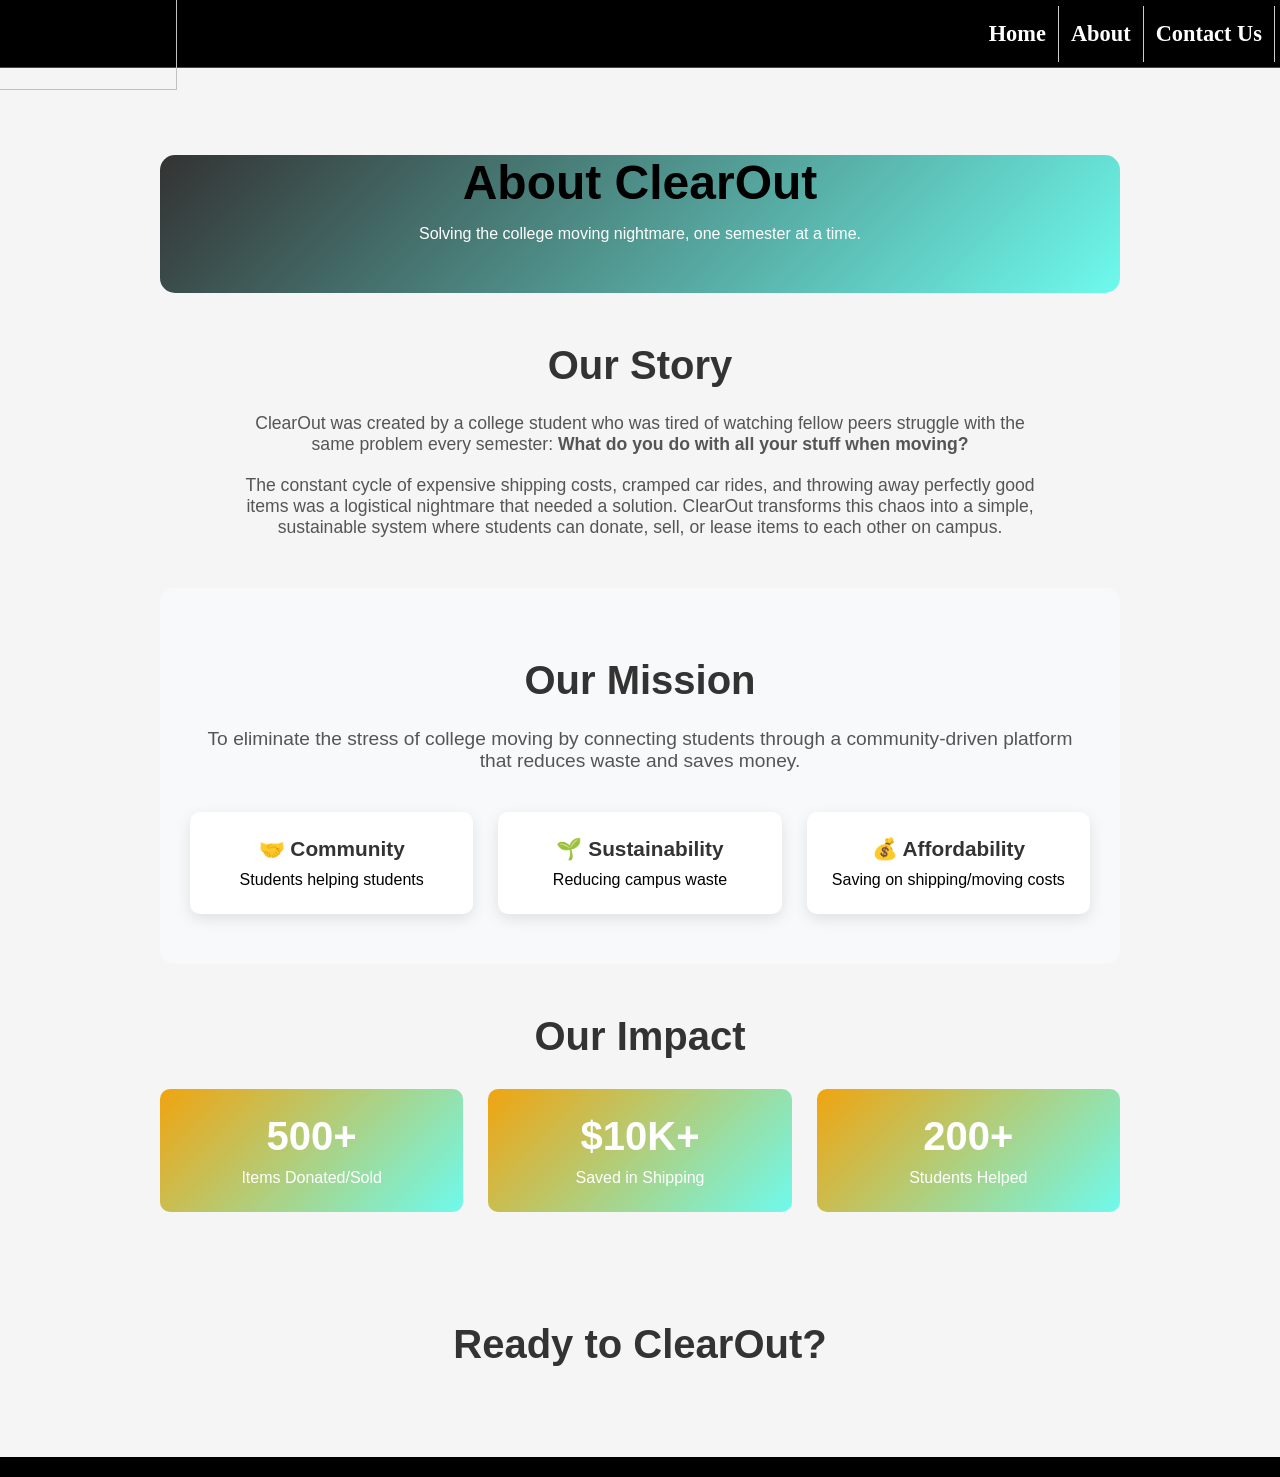
==== about.html @ 542eacf5 "Add files via upload" ====
<!DOCTYPE html>
<html lang="en">
        <link rel="stylesheet" type="text/css" href="clearout.css">
        <meta charset="UTF-8">
        <meta name="viewport" content="width=device-width, initial-scale=1">
        <ul id="nav">
               <li><img src="assets/ClearOut Logo.png" width="20%"></li>
                <li><a href="mainclear.html">Home</a></li>
                <li><a href="about.html">About</a></li>
                <li><a href="contact.html">Contact Us</a></li>
             </ul>
        
             <div class="about-container">
               <div class="hero-section">
                   <h1>About ClearOut</h1>
                   <p class="hero-subtitle">Solving the college moving nightmare, one semester at a time.</p>
               </div>
       
               <div class="story-section">
                   <h2>Our Story</h2>
                   <p>ClearOut was created by a college student who was tired of watching fellow peers struggle with the same problem every semester: <strong>What do you do with all your stuff when moving?</strong></p>
                   
                   <p>The constant cycle of expensive shipping costs, cramped car rides, and throwing away perfectly good items was a logistical nightmare that needed a solution. ClearOut transforms this chaos into a simple, sustainable system where students can donate, sell, or lease items to each other on campus.</p>
               </div>
       
               <div class="mission-section">
                   <h2>Our Mission</h2>
                   <p>To eliminate the stress of college moving by connecting students through a community-driven platform that reduces waste and saves money.</p>
                   
                   <div class="values-grid">
                       <div class="value-card">
                           <h3>🤝 Community</h3>
                           <p>Students helping students</p>
                       </div>
                       <div class="value-card">
                           <h3>🌱 Sustainability</h3>
                           <p>Reducing campus waste</p>
                       </div>
                       <div class="value-card">
                           <h3>💰 Affordability</h3>
                           <p>Saving on shipping/moving costs</p>
                       </div>
                   </div>
               </div>
       
               <div class="impact-section">
                   <h2>Our Impact</h2>
                   <div class="stats-grid">
                       <div class="stat-card">
                           <div class="stat-number">500+</div>
                           <div class="stat-label">Items Donated/Sold</div>
                       </div>
                       <div class="stat-card">
                           <div class="stat-number">$10K+</div>
                           <div class="stat-label">Saved in Shipping</div>
                       </div>
                       <div class="stat-card">
                           <div class="stat-number">200+</div>
                           <div class="stat-label">Students Helped</div>
                       </div>
                   </div>
               </div>
       
               <div class="cta-section">
                   <h2>Ready to ClearOut?</h2>
               </div>
           </div>
       </body>
       </html>
---- clearout.css ----
/* Main Section Css */
html, body{
    font-family:'Franklin Gothic Medium', 'Arial Narrow', Arial, sans-serif;
    background-color: whitesmoke;

}
body::after {
    content: "";
    display: block;
    height: 20px;
    background-color: black;
    width: 100%;
}

* {
    padding: 0;
    margin: 0;
    box-sizing: border-box;
}



#nav {
    width: 100%;
    display: flex;
    text-align: center;
    margin: 0 0 3em 0;
    padding: 5px;
    padding-top: 5px;
    font-size:1.4em;
    list-style: none;
  background-color: black;
  border-bottom: 1px solid #544830;
 border-top: 1px solid black;
 justify-content: right;

 
}

#nav li {
   float:right;
    }
 #nav li a {
    display: block;
    padding: 15px 12px;
    text-decoration: none;
    font-weight: bold;
    font-family:Garamond;
    color: #fff;
    border-right: 1px solid #ccc;
     }
 #nav li a:hover {
    color: #fff;
    background-color: #6EFAED; 
}


.headerimage {
        background-image: url('assets\ClearOut Header.png');
        width: 100%;
        height: 700px;
        margin-top: -65px;
        margin-bottom: -40px;
        background-size: cover;
        background-repeat: no-repeat;   
    
    }
div.servheader {
    background-image: url('assets/collegestudents.png') !important;
    width: 100%;
    height: 500px;
    margin-top: -65px;
    margin-bottom: -40px;
    background-size: cover;
    background-repeat: no-repeat; 
}
img{
        position: absolute;
        width: 200px;
        height: 120px;
        overflow: hidden;
        margin-top: -36px;
        margin-left: -1000px;
    }
 hr{
        margin: 2em auto; /* centred margin */
        height: 15px; /* thickness of the line */
        background-color: black; /* colour of the line */
        border: none; /* no border */
}
.description {
   text-align: center;
   max-width:  800px;
   margin: 0 auto;
   padding: 20px;

}
.container {
    padding: 0 6px;
    display: flex;
    flex-wrap: wrap;
    gap: 20px;
    justify-content: space-between;
    align-items: flex-start;
}

div.gallery img {
    width: 400px;
    height: 320px;
    margin: 0 auto;
    display: block;
    float: left;
    
  }

div.gallery1 {
    display: grid;
    justify-content: center;
    gap: 30px;
    padding: 20px;
    flex-wrap: nowrap;
}

h2{
    justify-content: center;
    font-family: 'Franklin Gothic Medium', 'Arial Narrow', Arial, sans-serif;
    font-size: 2em;
    color: black;
    margin-top: 20px;
    margin-bottom: 20px;
}
h1{
    text-align: left;
    font-family: 'Franklin Gothic Medium', 'Arial Narrow', Arial, sans-serif;
    font-size: 3em;
    color: black;
    margin-top: -50px;

}

.service-box {
    min-width: 250px;
    width: 300px;
    height: 300px; /* Makes it square */
    background-color: #f4f4f4;
    border: 2px solid #ddd;
    border-radius: 8px;
    padding: 20px;
    box-sizing: border-box;
    text-align: center;
    display: flex;
    flex: 1;
    flex-direction: column;
    justify-content: center;
    flex-shrink: 0;
    transition: all 0.3s ease;
}
.service-box:hover {
    transform: translateY(-3px);
    box-shadow: 0 4px 12px rgba(0,0,0,0.15);
}

.service-box h3 {
    margin-top: 0;
    color: black;
    font-size: 1.5em;
    text-align: center;
    margin-bottom: 10px;
}

.service-box p {
    color: #666;
    line-height: 1.5;
}

.app-showcase {
    background: linear-gradient(135deg, white 0%,#6EFAED 100%);
    color: black;
    padding: 60px 20px;
    margin: 40px 0;
    border-radius: 15px; 
    text-align: center;
    
}

.app-content {
    display: flex;
    flex-direction: column;
   align-items: center;
    max-width: 1200px;
    margin: 0 auto;
    gap: 40px;
    text-align: center;
}
.app-mockup img {
    max-width: 300px;
    height: auto;
}

.app-info {
    flex: 1;
    text-align: center;
    max-width: 800px;
}

.app-info h2 {
    font-size: 2.5em;
    margin-bottom: 20px;
    color: black;
    text-align: center;
}

.app-description {
    font-size: 1.2em;
    margin-bottom: 30px;
    line-height: 1.6;
    text-align: center;
}

.app-features ul {
    list-style: none;
    padding: 0;
    margin-bottom: 30px;
    display: inline-block;
   text-align: left
}

.app-features li {
    padding: 10px 0;
    font-size: 1.1em;
}

.download-buttons {
    display: flex;
    gap: 15px;
    margin-bottom: 40px;
    justify-content: center;
}

.download-btn img {
    height: 60px;
    transition: transform 0.3s ease;
}

.download-btn:hover img {
    transform: scale(1.05);
}

.app-mockup {
    flex: 1;
    text-align: center;
}

.app-mockup img {
    max-width: 300px;
    height: auto;
}

.social-cta {
    text-align: center;
    margin-top: 50px;
    padding-top: 40px;
    border-top: 1px solid rgba(255,255,255,0.3);
}

.social-cta h3 {
    font-size: 2em;
    margin-bottom: 15px;
}

.social-buttons {
    display: flex;
    justify-content: center;
    gap: 20px;
    margin: 30px 0;
    flex-wrap: wrap;
}

.social-btn {
    background: rgba(255,255,255,0.2);
    color: white;
    padding: 12px 20px;
    text-decoration: none;
    border-radius: 25px;
    transition: all 0.3s ease;
    backdrop-filter: blur(10px);
}

.social-btn:hover {
    background: rgba(255,255,255,0.3);
    transform: translateY(-2px);
}

.newsletter-signup {
    margin-top: 30px;
}

.newsletter-form {
    display: flex;
    justify-content: center;
    gap: 10px;
    margin-top: 15px;
    flex-wrap: wrap;
}

.newsletter-form input {
    padding: 12px 20px;
    border: none;
    border-radius: 25px;
    min-width: 250px;
    font-size: 1em;
}

.newsletter-form button {
    padding: 12px 30px;
    background: #F0A410;
    color: white;
    border: none;
    border-radius: 25px;
    cursor: pointer;
    font-size: 1em;
    transition: background 0.3s ease;
}

.newsletter-form button:hover {
    background: black;
}

/* Mobile Responsiveness */
@media (max-width: 768px) {
    .app-content {
        flex-direction: column;
        text-align: center;
    }
    
    .app-info h2 {
        font-size: 2em;
    }
    
    .download-buttons {
        justify-content: center;
    }
    
    .social-buttons {
        flex-direction: column;
        align-items: center;
    }
    
    .newsletter-form {
        flex-direction: column;
        align-items: center;
    }
}

/* About Section Css */
.about-container {
    max-width: 1000px;
    margin: 0 auto;
    padding: 20px;
}

.hero-section {
    text-align: center;
    padding: 50px 0;
    background: linear-gradient(135deg, #333 0%, #6EFAED 100%);
    color: white;
    border-radius: 15px;
    margin-bottom: 50px;
}

.hero-section h1 {
    font-size: 3em;
    margin-bottom: 15px;
    text-align: center;
}

.story-section {
    margin-bottom: 50px;
    text-align: center;
}

.story-section h2 {
    font-size: 2.5em;
    margin-bottom: 25px;
    color: #333;
}

.story-section p {
    font-size: 1.1em;
    margin-bottom: 20px;
    color: #555;
    max-width: 800px;
    margin-left: auto;
    margin-right: auto;
}

.mission-section {
    background: #f8f9fa;
    padding: 50px 30px;
    border-radius: 15px;
    margin-bottom: 50px;
    text-align: center;
}

.mission-section h2 {
    font-size: 2.5em;
    margin-bottom: 25px;
    color: #333;
}

.mission-section > p {
    font-size: 1.2em;
    margin-bottom: 40px;
    color: #555;
}

.values-grid {
    display: grid;
    grid-template-columns: repeat(auto-fit, minmax(200px, 1fr));
    gap: 25px;
}

.value-card {
    background: white;
    padding: 25px;
    border-radius: 10px;
    box-shadow: 0 5px 15px rgba(0,0,0,0.1);
}

.value-card h3 {
    font-size: 1.3em;
    margin-bottom: 10px;
    color: #333;
}

.impact-section {
    margin-bottom: 50px;
    text-align: center;
}

.impact-section h2 {
    font-size: 2.5em;
    margin-bottom: 30px;
    color: #333;
}

.stats-grid {
    display: grid;
    grid-template-columns: repeat(auto-fit, minmax(150px, 1fr));
    gap: 25px;
}

.stat-card {
    text-align: center;
    padding: 25px;
    background: linear-gradient(135deg, #F0A410 0%, #6EFAED 100%);
    color: white;
    border-radius: 10px;
}

.stat-number {
    font-size: 2.5em;
    font-weight: bold;
    margin-bottom: 10px;
}

.cta-section {
    text-align: center;
    padding: 40px 0;
}

.cta-section h2 {
    font-size: 2.5em;
    margin-bottom: 30px;
    color: #333;
}

.cta-buttons {
    display: flex;
    gap: 20px;
    justify-content: center;
    flex-wrap: wrap;
}

.cta-btn {
    padding: 15px 30px;
    text-decoration: none;
    border-radius: 25px;
    font-size: 1.1em;
    transition: all 0.3s ease;
}

.cta-btn.primary {
    background: #667eea;
    color: white;
}

.cta-btn.secondary {
    background: transparent;
    color: #667eea;
    border: 2px solid #667eea;
}

.cta-btn:hover {
    transform: translateY(-2px);
    box-shadow: 0 5px 15px rgba(0,0,0,0.2);
}

/* Mobile Responsiveness */
@media (max-width: 768px) {
    .hero-section h1 {
        font-size: 2.5em;
    }
    
    .mission-section {
        padding: 30px 20px;
    }
    
    .cta-buttons {
        flex-direction: column;
        align-items: center;
    }
}

/* Contact Section Css */
.contact-container {
    max-width: 1000px;
    margin: 0 auto;
    padding: 20px;
}

.contact-hero {
    text-align: center;
    padding: 50px 0;
    background: linear-gradient(135deg, #F0A410 0%, #6EFAED 100%);
    color: white;
    border-radius: 15px;
    margin-bottom: 50px;
}

.contact-hero h1 {
    font-size: 3em;
    margin-bottom: 15px;
    text-align: center;
}

.contact-hero p {
    font-size: 1.2em;
    opacity: 0.9;
}

.contact-content {
    display: grid;
    grid-template-columns: 1fr 1fr;
    gap: 50px;
    margin-bottom: 50px;
}

.contact-info h2 {
    font-size: 2em;
    margin-bottom: 30px;
    color: #333;
}

.contact-item {
    display: flex;
    align-items: flex-start;
    margin-bottom: 30px;
    padding: 20px;
    background: #f8f9fa;
    border-radius: 10px;
}

.contact-icon {
    font-size: 2em;
    margin-right: 20px;
    margin-top: 5px;
}

.contact-details h3 {
    color: #333;
    margin-bottom: 10px;
    font-size: 1.2em;
}

.contact-details a {
    color: #6EFAED;
    text-decoration: none;
    font-size: 1.1em;
    font-weight: bold;
}

.contact-details a:hover {
    text-decoration: underline;
}

.contact-details p {
    color: #666;
    margin-top: 5px;
    font-size: 0.9em;
}

.contact-form-section h2 {
    font-size: 2em;
    margin-bottom: 30px;
    color: #333;
}

.contact-form {
    display: flex;
    flex-direction: column;
    gap: 20px;
}

.form-group input,
.form-group select,
.form-group textarea {
    width: 100%;
    padding: 15px;
    border: 2px solid #e0e0e0;
    border-radius: 8px;
    font-size: 1em;
    transition: border-color 0.3s ease;
}

.form-group input:focus,
.form-group select:focus,
.form-group textarea:focus {
    outline: none;
    border-color: #667eea;
}

.submit-btn {
    background: #6EFAED;
    color: white;
    padding: 15px 30px;
    border: none;
    border-radius: 8px;
    font-size: 1.1em;
    cursor: pointer;
    transition: background 0.3s ease;
}

.submit-btn:hover {
    background: #6EFAED;
}

.social-section {
    background: #6EFAED;
    color: white;
    padding: 50px 40px;
    border-radius: 15px;
    text-align: center;
}

.social-section h2 {
    font-size: 2.5em;
    margin-bottom: 15px;
}

.social-section p {
    font-size: 1.1em;
    margin-bottom: 30px;
    opacity: 0.9;
}

.social-links {
    display: flex;
    justify-content: center;
    gap: 25px;
    margin-bottom: 40px;
    flex-wrap: wrap;
}

.social-link {
    display: flex;
    align-items: center;
    gap: 10px;
    background: rgba(255,255,255,0.1);
    color: white;
    padding: 12px 20px;
    text-decoration: none;
    border-radius: 25px;
    transition: all 0.3s ease;
    backdrop-filter: blur(10px);
}

.social-link:hover {
    background: rgba(255,255,255,0.2);
    transform: translateY(-2px);
}

.social-link i {
    font-size: 1.2em;
}
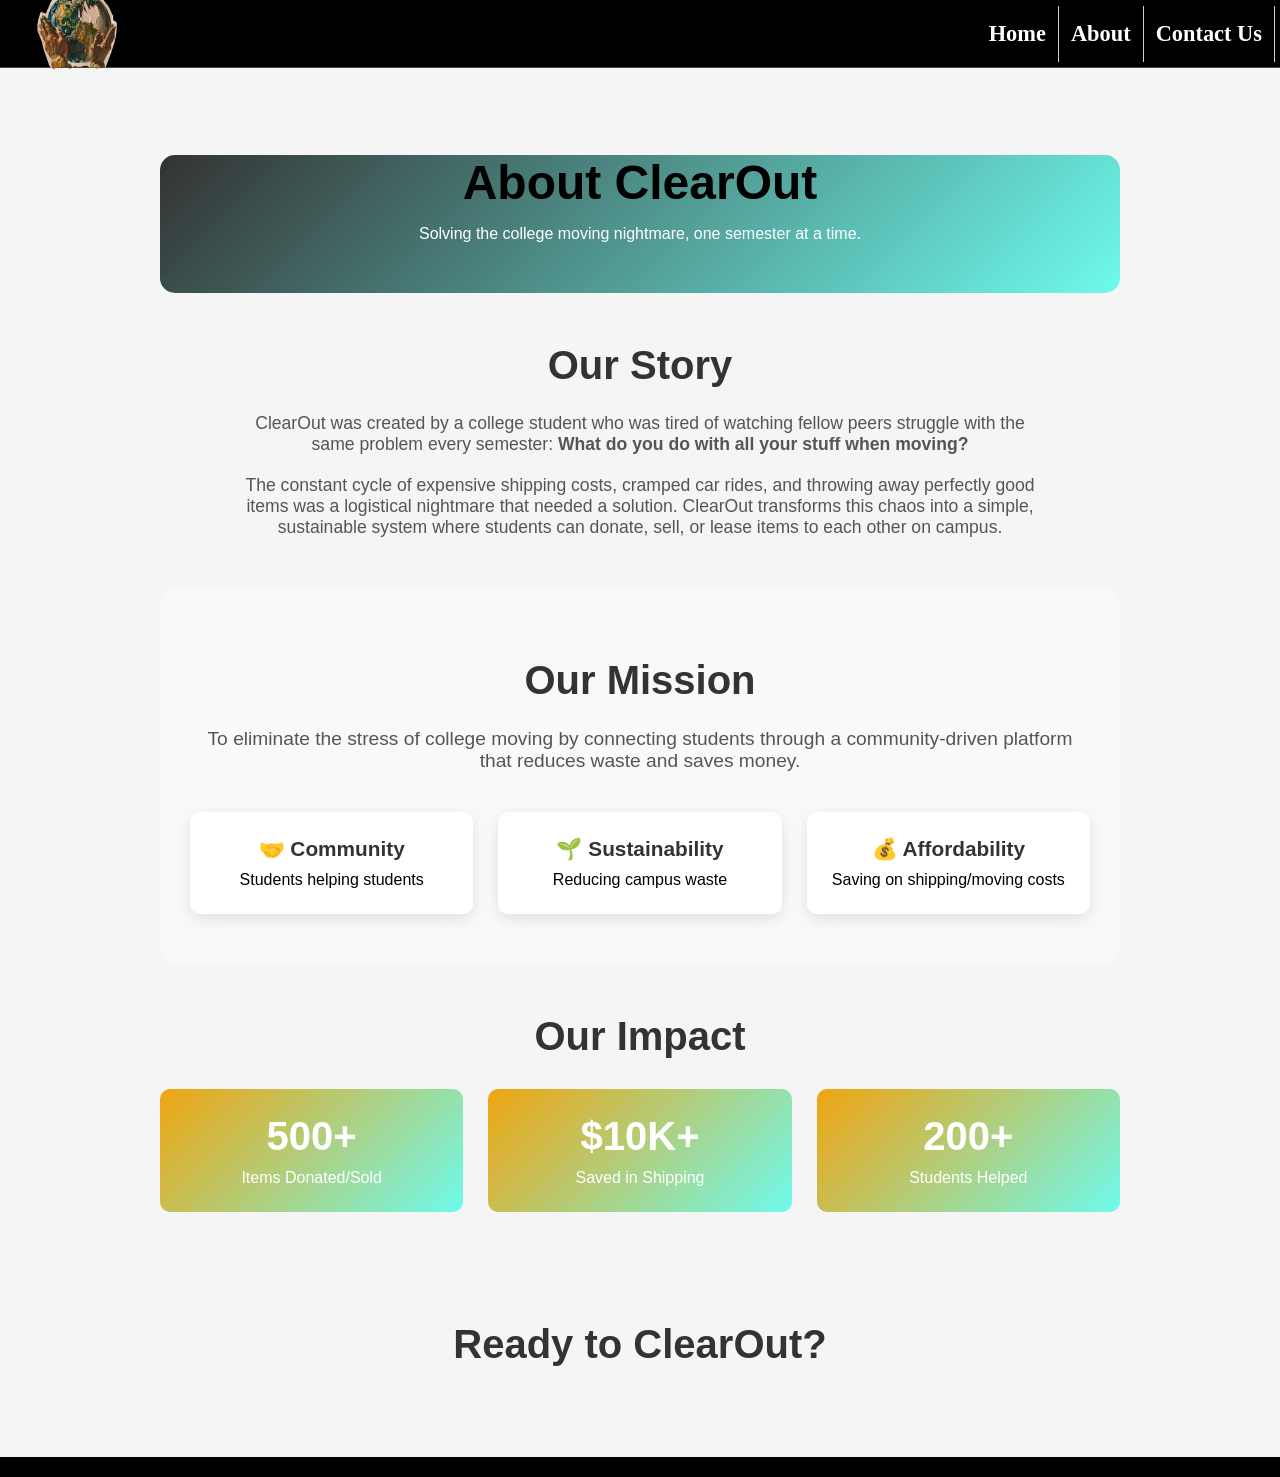
==== commit 51fdcd85: "Update about.html Change to image loadout on the about page." ====
--- a/about.html
+++ b/about.html
@@ -4,8 +4,8 @@
         <meta charset="UTF-8">
         <meta name="viewport" content="width=device-width, initial-scale=1">
         <ul id="nav">
-               <li><img src="assets/ClearOut Logo.png" width="20%"></li>
-                <li><a href="mainclear.html">Home</a></li>
+               <li><img src="ClearOut Logo.png" width="20%"></li>
+                <li><a href="index.html">Home</a></li>
                 <li><a href="about.html">About</a></li>
                 <li><a href="contact.html">Contact Us</a></li>
              </ul>
@@ -66,4 +66,4 @@
                </div>
            </div>
        </body>
-       </html>+       </html>
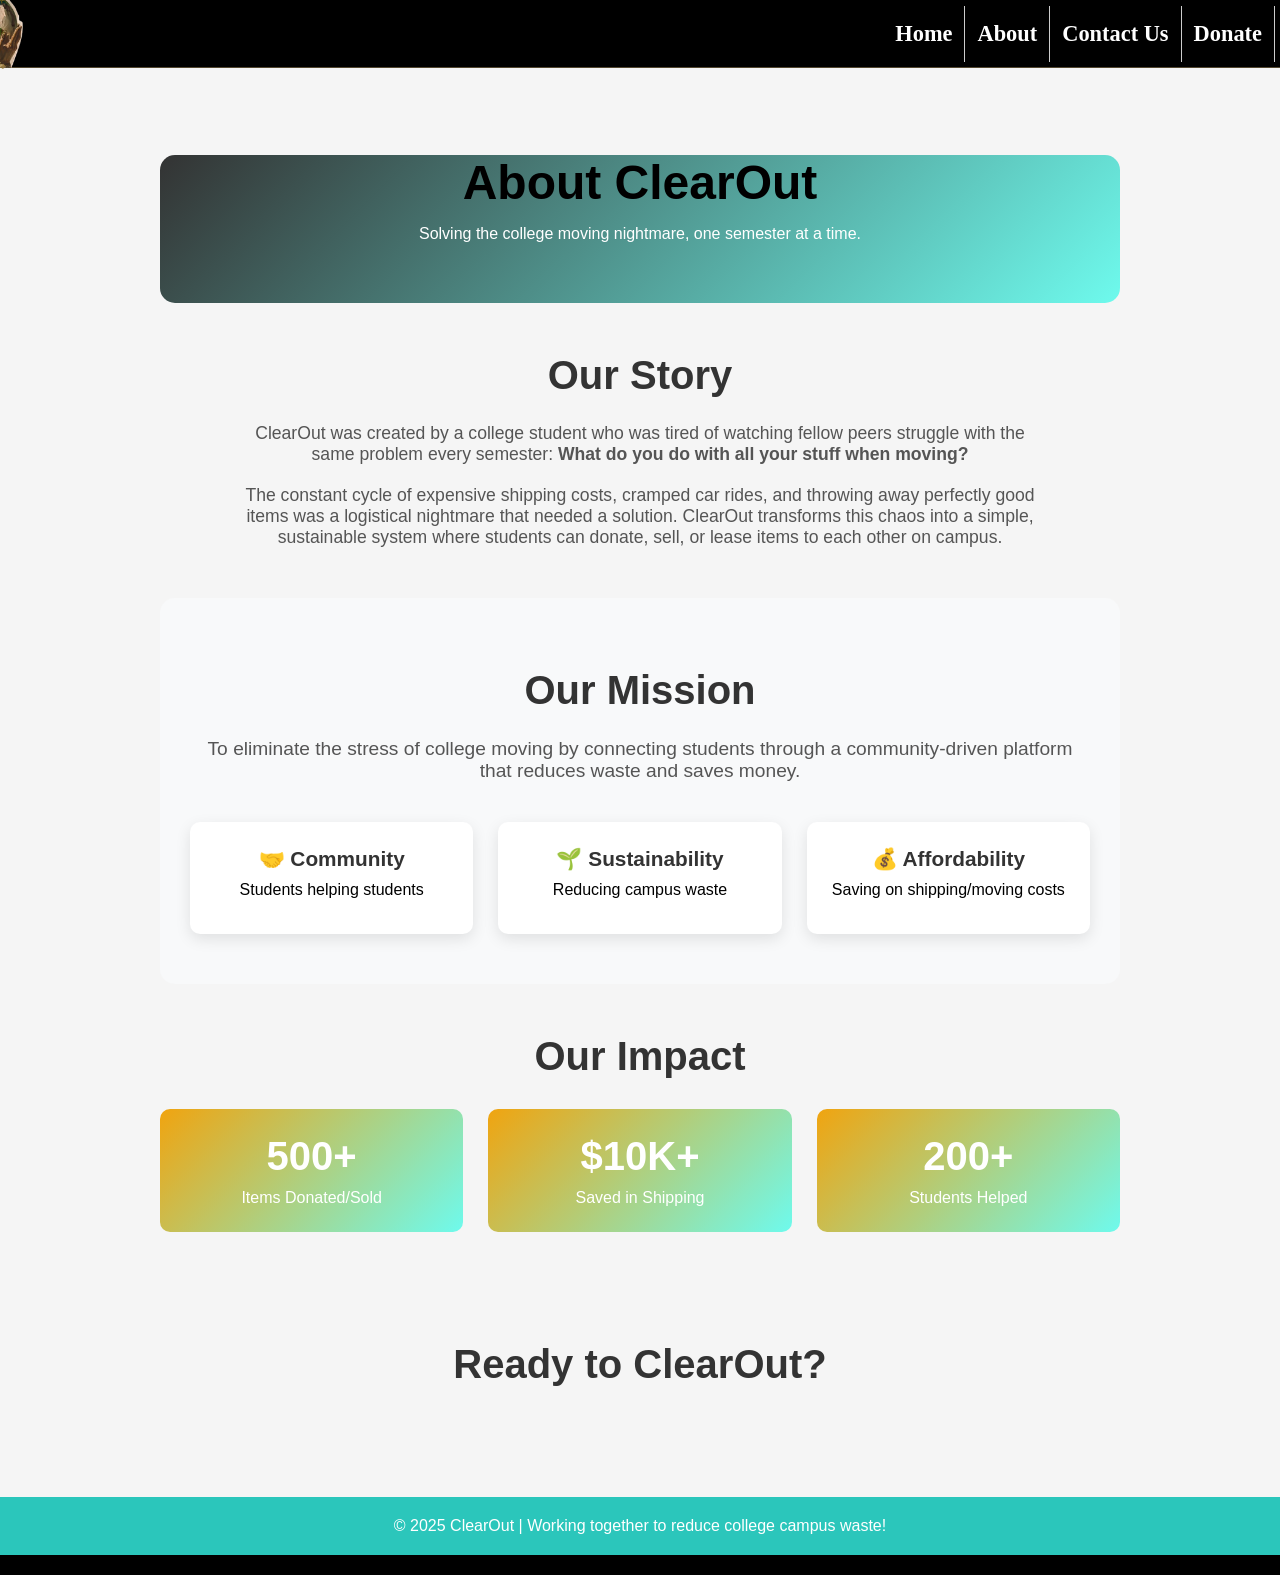
==== commit bc3ded19: "Update ClearOut 1.2" ====
--- a/about.html
+++ b/about.html
@@ -1,69 +1,74 @@
-<!DOCTYPE html>
-<html lang="en">
-        <link rel="stylesheet" type="text/css" href="clearout.css">
-        <meta charset="UTF-8">
-        <meta name="viewport" content="width=device-width, initial-scale=1">
-        <ul id="nav">
-               <li><img src="ClearOut Logo.png" width="20%"></li>
-                <li><a href="index.html">Home</a></li>
-                <li><a href="about.html">About</a></li>
-                <li><a href="contact.html">Contact Us</a></li>
-             </ul>
-        
-             <div class="about-container">
-               <div class="hero-section">
-                   <h1>About ClearOut</h1>
-                   <p class="hero-subtitle">Solving the college moving nightmare, one semester at a time.</p>
-               </div>
-       
-               <div class="story-section">
-                   <h2>Our Story</h2>
-                   <p>ClearOut was created by a college student who was tired of watching fellow peers struggle with the same problem every semester: <strong>What do you do with all your stuff when moving?</strong></p>
-                   
-                   <p>The constant cycle of expensive shipping costs, cramped car rides, and throwing away perfectly good items was a logistical nightmare that needed a solution. ClearOut transforms this chaos into a simple, sustainable system where students can donate, sell, or lease items to each other on campus.</p>
-               </div>
-       
-               <div class="mission-section">
-                   <h2>Our Mission</h2>
-                   <p>To eliminate the stress of college moving by connecting students through a community-driven platform that reduces waste and saves money.</p>
-                   
-                   <div class="values-grid">
-                       <div class="value-card">
-                           <h3>🤝 Community</h3>
-                           <p>Students helping students</p>
-                       </div>
-                       <div class="value-card">
-                           <h3>🌱 Sustainability</h3>
-                           <p>Reducing campus waste</p>
-                       </div>
-                       <div class="value-card">
-                           <h3>💰 Affordability</h3>
-                           <p>Saving on shipping/moving costs</p>
-                       </div>
-                   </div>
-               </div>
-       
-               <div class="impact-section">
-                   <h2>Our Impact</h2>
-                   <div class="stats-grid">
-                       <div class="stat-card">
-                           <div class="stat-number">500+</div>
-                           <div class="stat-label">Items Donated/Sold</div>
-                       </div>
-                       <div class="stat-card">
-                           <div class="stat-number">$10K+</div>
-                           <div class="stat-label">Saved in Shipping</div>
-                       </div>
-                       <div class="stat-card">
-                           <div class="stat-number">200+</div>
-                           <div class="stat-label">Students Helped</div>
-                       </div>
-                   </div>
-               </div>
-       
-               <div class="cta-section">
-                   <h2>Ready to ClearOut?</h2>
-               </div>
-           </div>
-       </body>
-       </html>
+<!DOCTYPE html>
+<html lang="en">
+        <link rel="stylesheet" type="text/css" href="clearout.css">
+        <meta charset="UTF-8">
+        <meta name="viewport" content="width=device-width, initial-scale=1">
+        <ul id="nav">
+               <li><img src="assets/ClearOut Logo.png" width="20%"></li>
+                <li><a href="mainclear.html">Home</a></li>
+                <li><a href="about.html">About</a></li>
+                <li><a href="contact.html">Contact Us</a></li>
+                <li><a href="donate.html">Donate</a></li>
+             </ul>
+            <main>
+             <div class="about-container">
+               <div class="hero-section">
+                   <h1>About ClearOut</h1>
+                   <p class="hero-subtitle">Solving the college moving nightmare, one semester at a time.</p>
+               </div>
+       
+               <div class="story-section">
+                   <h2>Our Story</h2>
+                   <p>ClearOut was created by a college student who was tired of watching fellow peers struggle with the same problem every semester: <strong>What do you do with all your stuff when moving?</strong></p>
+                   
+                   <p>The constant cycle of expensive shipping costs, cramped car rides, and throwing away perfectly good items was a logistical nightmare that needed a solution. ClearOut transforms this chaos into a simple, sustainable system where students can donate, sell, or lease items to each other on campus.</p>
+               </div>
+       
+               <div class="mission-section">
+                   <h2>Our Mission</h2>
+                   <p>To eliminate the stress of college moving by connecting students through a community-driven platform that reduces waste and saves money.</p>
+                   
+                   <div class="values-grid">
+                       <div class="value-card">
+                           <h3>🤝 Community</h3>
+                           <p>Students helping students</p>
+                       </div>
+                       <div class="value-card">
+                           <h3>🌱 Sustainability</h3>
+                           <p>Reducing campus waste</p>
+                       </div>
+                       <div class="value-card">
+                           <h3>💰 Affordability</h3>
+                           <p>Saving on shipping/moving costs</p>
+                       </div>
+                   </div>
+               </div>
+       
+               <div class="impact-section">
+                   <h2>Our Impact</h2>
+                   <div class="stats-grid">
+                       <div class="stat-card">
+                           <div class="stat-number">500+</div>
+                           <div class="stat-label">Items Donated/Sold</div>
+                       </div>
+                       <div class="stat-card">
+                           <div class="stat-number">$10K+</div>
+                           <div class="stat-label">Saved in Shipping</div>
+                       </div>
+                       <div class="stat-card">
+                           <div class="stat-number">200+</div>
+                           <div class="stat-label">Students Helped</div>
+                       </div>
+                   </div>
+               </div>
+       
+               <div class="cta-section">
+                   <h2>Ready to ClearOut?</h2>
+               </div>
+            </main>
+               <footer>
+                 <p>&copy; 2025 ClearOut | Working together to reduce college campus waste!</p>
+               </footer>
+           </div>
+       </body>
+       </html>
--- a/clearout.css
+++ b/clearout.css
@@ -1,695 +1,760 @@
-/* Main Section Css */
-html, body{
-    font-family:'Franklin Gothic Medium', 'Arial Narrow', Arial, sans-serif;
-    background-color: whitesmoke;
-
-}
-body::after {
-    content: "";
-    display: block;
-    height: 20px;
-    background-color: black;
-    width: 100%;
-}
-
-* {
-    padding: 0;
-    margin: 0;
-    box-sizing: border-box;
-}
-
-
-
-#nav {
-    width: 100%;
-    display: flex;
-    text-align: center;
-    margin: 0 0 3em 0;
-    padding: 5px;
-    padding-top: 5px;
-    font-size:1.4em;
-    list-style: none;
-  background-color: black;
-  border-bottom: 1px solid #544830;
- border-top: 1px solid black;
- justify-content: right;
-
- 
-}
-
-#nav li {
-   float:right;
-    }
- #nav li a {
-    display: block;
-    padding: 15px 12px;
-    text-decoration: none;
-    font-weight: bold;
-    font-family:Garamond;
-    color: #fff;
-    border-right: 1px solid #ccc;
-     }
- #nav li a:hover {
-    color: #fff;
-    background-color: #6EFAED; 
-}
-
-
-.headerimage {
-        background-image: url('assets\ClearOut Header.png');
-        width: 100%;
-        height: 700px;
-        margin-top: -65px;
-        margin-bottom: -40px;
-        background-size: cover;
-        background-repeat: no-repeat;   
-    
-    }
-div.servheader {
-    background-image: url('assets/collegestudents.png') !important;
-    width: 100%;
-    height: 500px;
-    margin-top: -65px;
-    margin-bottom: -40px;
-    background-size: cover;
-    background-repeat: no-repeat; 
-}
-img{
-        position: absolute;
-        width: 200px;
-        height: 120px;
-        overflow: hidden;
-        margin-top: -36px;
-        margin-left: -1000px;
-    }
- hr{
-        margin: 2em auto; /* centred margin */
-        height: 15px; /* thickness of the line */
-        background-color: black; /* colour of the line */
-        border: none; /* no border */
-}
-.description {
-   text-align: center;
-   max-width:  800px;
-   margin: 0 auto;
-   padding: 20px;
-
-}
-.container {
-    padding: 0 6px;
-    display: flex;
-    flex-wrap: wrap;
-    gap: 20px;
-    justify-content: space-between;
-    align-items: flex-start;
-}
-
-div.gallery img {
-    width: 400px;
-    height: 320px;
-    margin: 0 auto;
-    display: block;
-    float: left;
-    
-  }
-
-div.gallery1 {
-    display: grid;
-    justify-content: center;
-    gap: 30px;
-    padding: 20px;
-    flex-wrap: nowrap;
-}
-
-h2{
-    justify-content: center;
-    font-family: 'Franklin Gothic Medium', 'Arial Narrow', Arial, sans-serif;
-    font-size: 2em;
-    color: black;
-    margin-top: 20px;
-    margin-bottom: 20px;
-}
-h1{
-    text-align: left;
-    font-family: 'Franklin Gothic Medium', 'Arial Narrow', Arial, sans-serif;
-    font-size: 3em;
-    color: black;
-    margin-top: -50px;
-
-}
-
-.service-box {
-    min-width: 250px;
-    width: 300px;
-    height: 300px; /* Makes it square */
-    background-color: #f4f4f4;
-    border: 2px solid #ddd;
-    border-radius: 8px;
-    padding: 20px;
-    box-sizing: border-box;
-    text-align: center;
-    display: flex;
-    flex: 1;
-    flex-direction: column;
-    justify-content: center;
-    flex-shrink: 0;
-    transition: all 0.3s ease;
-}
-.service-box:hover {
-    transform: translateY(-3px);
-    box-shadow: 0 4px 12px rgba(0,0,0,0.15);
-}
-
-.service-box h3 {
-    margin-top: 0;
-    color: black;
-    font-size: 1.5em;
-    text-align: center;
-    margin-bottom: 10px;
-}
-
-.service-box p {
-    color: #666;
-    line-height: 1.5;
-}
-
-.app-showcase {
-    background: linear-gradient(135deg, white 0%,#6EFAED 100%);
-    color: black;
-    padding: 60px 20px;
-    margin: 40px 0;
-    border-radius: 15px; 
-    text-align: center;
-    
-}
-
-.app-content {
-    display: flex;
-    flex-direction: column;
-   align-items: center;
-    max-width: 1200px;
-    margin: 0 auto;
-    gap: 40px;
-    text-align: center;
-}
-.app-mockup img {
-    max-width: 300px;
-    height: auto;
-}
-
-.app-info {
-    flex: 1;
-    text-align: center;
-    max-width: 800px;
-}
-
-.app-info h2 {
-    font-size: 2.5em;
-    margin-bottom: 20px;
-    color: black;
-    text-align: center;
-}
-
-.app-description {
-    font-size: 1.2em;
-    margin-bottom: 30px;
-    line-height: 1.6;
-    text-align: center;
-}
-
-.app-features ul {
-    list-style: none;
-    padding: 0;
-    margin-bottom: 30px;
-    display: inline-block;
-   text-align: left
-}
-
-.app-features li {
-    padding: 10px 0;
-    font-size: 1.1em;
-}
-
-.download-buttons {
-    display: flex;
-    gap: 15px;
-    margin-bottom: 40px;
-    justify-content: center;
-}
-
-.download-btn img {
-    height: 60px;
-    transition: transform 0.3s ease;
-}
-
-.download-btn:hover img {
-    transform: scale(1.05);
-}
-
-.app-mockup {
-    flex: 1;
-    text-align: center;
-}
-
-.app-mockup img {
-    max-width: 300px;
-    height: auto;
-}
-
-.social-cta {
-    text-align: center;
-    margin-top: 50px;
-    padding-top: 40px;
-    border-top: 1px solid rgba(255,255,255,0.3);
-}
-
-.social-cta h3 {
-    font-size: 2em;
-    margin-bottom: 15px;
-}
-
-.social-buttons {
-    display: flex;
-    justify-content: center;
-    gap: 20px;
-    margin: 30px 0;
-    flex-wrap: wrap;
-}
-
-.social-btn {
-    background: rgba(255,255,255,0.2);
-    color: white;
-    padding: 12px 20px;
-    text-decoration: none;
-    border-radius: 25px;
-    transition: all 0.3s ease;
-    backdrop-filter: blur(10px);
-}
-
-.social-btn:hover {
-    background: rgba(255,255,255,0.3);
-    transform: translateY(-2px);
-}
-
-.newsletter-signup {
-    margin-top: 30px;
-}
-
-.newsletter-form {
-    display: flex;
-    justify-content: center;
-    gap: 10px;
-    margin-top: 15px;
-    flex-wrap: wrap;
-}
-
-.newsletter-form input {
-    padding: 12px 20px;
-    border: none;
-    border-radius: 25px;
-    min-width: 250px;
-    font-size: 1em;
-}
-
-.newsletter-form button {
-    padding: 12px 30px;
-    background: #F0A410;
-    color: white;
-    border: none;
-    border-radius: 25px;
-    cursor: pointer;
-    font-size: 1em;
-    transition: background 0.3s ease;
-}
-
-.newsletter-form button:hover {
-    background: black;
-}
-
-/* Mobile Responsiveness */
-@media (max-width: 768px) {
-    .app-content {
-        flex-direction: column;
-        text-align: center;
-    }
-    
-    .app-info h2 {
-        font-size: 2em;
-    }
-    
-    .download-buttons {
-        justify-content: center;
-    }
-    
-    .social-buttons {
-        flex-direction: column;
-        align-items: center;
-    }
-    
-    .newsletter-form {
-        flex-direction: column;
-        align-items: center;
-    }
-}
-
-/* About Section Css */
-.about-container {
-    max-width: 1000px;
-    margin: 0 auto;
-    padding: 20px;
-}
-
-.hero-section {
-    text-align: center;
-    padding: 50px 0;
-    background: linear-gradient(135deg, #333 0%, #6EFAED 100%);
-    color: white;
-    border-radius: 15px;
-    margin-bottom: 50px;
-}
-
-.hero-section h1 {
-    font-size: 3em;
-    margin-bottom: 15px;
-    text-align: center;
-}
-
-.story-section {
-    margin-bottom: 50px;
-    text-align: center;
-}
-
-.story-section h2 {
-    font-size: 2.5em;
-    margin-bottom: 25px;
-    color: #333;
-}
-
-.story-section p {
-    font-size: 1.1em;
-    margin-bottom: 20px;
-    color: #555;
-    max-width: 800px;
-    margin-left: auto;
-    margin-right: auto;
-}
-
-.mission-section {
-    background: #f8f9fa;
-    padding: 50px 30px;
-    border-radius: 15px;
-    margin-bottom: 50px;
-    text-align: center;
-}
-
-.mission-section h2 {
-    font-size: 2.5em;
-    margin-bottom: 25px;
-    color: #333;
-}
-
-.mission-section > p {
-    font-size: 1.2em;
-    margin-bottom: 40px;
-    color: #555;
-}
-
-.values-grid {
-    display: grid;
-    grid-template-columns: repeat(auto-fit, minmax(200px, 1fr));
-    gap: 25px;
-}
-
-.value-card {
-    background: white;
-    padding: 25px;
-    border-radius: 10px;
-    box-shadow: 0 5px 15px rgba(0,0,0,0.1);
-}
-
-.value-card h3 {
-    font-size: 1.3em;
-    margin-bottom: 10px;
-    color: #333;
-}
-
-.impact-section {
-    margin-bottom: 50px;
-    text-align: center;
-}
-
-.impact-section h2 {
-    font-size: 2.5em;
-    margin-bottom: 30px;
-    color: #333;
-}
-
-.stats-grid {
-    display: grid;
-    grid-template-columns: repeat(auto-fit, minmax(150px, 1fr));
-    gap: 25px;
-}
-
-.stat-card {
-    text-align: center;
-    padding: 25px;
-    background: linear-gradient(135deg, #F0A410 0%, #6EFAED 100%);
-    color: white;
-    border-radius: 10px;
-}
-
-.stat-number {
-    font-size: 2.5em;
-    font-weight: bold;
-    margin-bottom: 10px;
-}
-
-.cta-section {
-    text-align: center;
-    padding: 40px 0;
-}
-
-.cta-section h2 {
-    font-size: 2.5em;
-    margin-bottom: 30px;
-    color: #333;
-}
-
-.cta-buttons {
-    display: flex;
-    gap: 20px;
-    justify-content: center;
-    flex-wrap: wrap;
-}
-
-.cta-btn {
-    padding: 15px 30px;
-    text-decoration: none;
-    border-radius: 25px;
-    font-size: 1.1em;
-    transition: all 0.3s ease;
-}
-
-.cta-btn.primary {
-    background: #667eea;
-    color: white;
-}
-
-.cta-btn.secondary {
-    background: transparent;
-    color: #667eea;
-    border: 2px solid #667eea;
-}
-
-.cta-btn:hover {
-    transform: translateY(-2px);
-    box-shadow: 0 5px 15px rgba(0,0,0,0.2);
-}
-
-/* Mobile Responsiveness */
-@media (max-width: 768px) {
-    .hero-section h1 {
-        font-size: 2.5em;
-    }
-    
-    .mission-section {
-        padding: 30px 20px;
-    }
-    
-    .cta-buttons {
-        flex-direction: column;
-        align-items: center;
-    }
-}
-
-/* Contact Section Css */
-.contact-container {
-    max-width: 1000px;
-    margin: 0 auto;
-    padding: 20px;
-}
-
-.contact-hero {
-    text-align: center;
-    padding: 50px 0;
-    background: linear-gradient(135deg, #F0A410 0%, #6EFAED 100%);
-    color: white;
-    border-radius: 15px;
-    margin-bottom: 50px;
-}
-
-.contact-hero h1 {
-    font-size: 3em;
-    margin-bottom: 15px;
-    text-align: center;
-}
-
-.contact-hero p {
-    font-size: 1.2em;
-    opacity: 0.9;
-}
-
-.contact-content {
-    display: grid;
-    grid-template-columns: 1fr 1fr;
-    gap: 50px;
-    margin-bottom: 50px;
-}
-
-.contact-info h2 {
-    font-size: 2em;
-    margin-bottom: 30px;
-    color: #333;
-}
-
-.contact-item {
-    display: flex;
-    align-items: flex-start;
-    margin-bottom: 30px;
-    padding: 20px;
-    background: #f8f9fa;
-    border-radius: 10px;
-}
-
-.contact-icon {
-    font-size: 2em;
-    margin-right: 20px;
-    margin-top: 5px;
-}
-
-.contact-details h3 {
-    color: #333;
-    margin-bottom: 10px;
-    font-size: 1.2em;
-}
-
-.contact-details a {
-    color: #6EFAED;
-    text-decoration: none;
-    font-size: 1.1em;
-    font-weight: bold;
-}
-
-.contact-details a:hover {
-    text-decoration: underline;
-}
-
-.contact-details p {
-    color: #666;
-    margin-top: 5px;
-    font-size: 0.9em;
-}
-
-.contact-form-section h2 {
-    font-size: 2em;
-    margin-bottom: 30px;
-    color: #333;
-}
-
-.contact-form {
-    display: flex;
-    flex-direction: column;
-    gap: 20px;
-}
-
-.form-group input,
-.form-group select,
-.form-group textarea {
-    width: 100%;
-    padding: 15px;
-    border: 2px solid #e0e0e0;
-    border-radius: 8px;
-    font-size: 1em;
-    transition: border-color 0.3s ease;
-}
-
-.form-group input:focus,
-.form-group select:focus,
-.form-group textarea:focus {
-    outline: none;
-    border-color: #667eea;
-}
-
-.submit-btn {
-    background: #6EFAED;
-    color: white;
-    padding: 15px 30px;
-    border: none;
-    border-radius: 8px;
-    font-size: 1.1em;
-    cursor: pointer;
-    transition: background 0.3s ease;
-}
-
-.submit-btn:hover {
-    background: #6EFAED;
-}
-
-.social-section {
-    background: #6EFAED;
-    color: white;
-    padding: 50px 40px;
-    border-radius: 15px;
-    text-align: center;
-}
-
-.social-section h2 {
-    font-size: 2.5em;
-    margin-bottom: 15px;
-}
-
-.social-section p {
-    font-size: 1.1em;
-    margin-bottom: 30px;
-    opacity: 0.9;
-}
-
-.social-links {
-    display: flex;
-    justify-content: center;
-    gap: 25px;
-    margin-bottom: 40px;
-    flex-wrap: wrap;
-}
-
-.social-link {
-    display: flex;
-    align-items: center;
-    gap: 10px;
-    background: rgba(255,255,255,0.1);
-    color: white;
-    padding: 12px 20px;
-    text-decoration: none;
-    border-radius: 25px;
-    transition: all 0.3s ease;
-    backdrop-filter: blur(10px);
-}
-
-.social-link:hover {
-    background: rgba(255,255,255,0.2);
-    transform: translateY(-2px);
-}
-
-.social-link i {
-    font-size: 1.2em;
-}
+/* Main Section Css */
+html, body{
+    font-family:'Franklin Gothic Medium', 'Arial Narrow', Arial, sans-serif;
+    background-color: whitesmoke;
+
+}
+body::after {
+    content: "";
+    display: block;
+    height: 20px;
+    background-color: black;
+    width: 100%;
+}
+
+* {
+    padding: 0;
+    margin: 0;
+    box-sizing: border-box;
+}
+
+
+
+#nav {
+    width: 100%;
+    display: flex;
+    text-align: center;
+    margin: 0 0 3em 0;
+    padding: 5px;
+    padding-top: 5px;
+    font-size:1.4em;
+    list-style: none;
+  background-color: black;
+  border-bottom: 1px solid #544830;
+ border-top: 1px solid black;
+ justify-content: right;
+
+ 
+}
+
+#nav li {
+   float:right;
+    }
+ #nav li a {
+    display: block;
+    padding: 15px 12px;
+    text-decoration: none;
+    font-weight: bold;
+    font-family:Garamond;
+    color: #fff;
+    border-right: 1px solid #ccc;
+     }
+ #nav li a:hover {
+    color: #fff;
+    background-color: #6EFAED; 
+}
+
+
+.headerimage {
+        background-image: url('assets\ClearOut Header.png');
+        width: 100%;
+        height: 700px;
+        margin-top: -65px;
+        margin-bottom: -40px;
+        background-size: cover;
+        background-repeat: no-repeat;   
+    
+    }
+div.servheader {
+    background-image: url('assets/collegestudents.png') !important;
+    width: 100%;
+    height: 500px;
+    margin-top: -65px;
+    margin-bottom: -40px;
+    background-size: cover;
+    background-repeat: no-repeat; 
+}
+img{
+        position: absolute;
+        width: 200px;
+        height: 120px;
+        overflow: hidden;
+        margin-top: -36px;
+        margin-left: -1000px;
+    }
+ hr{
+        margin: 2em auto; /* centred margin */
+        height: 15px; /* thickness of the line */
+        background-color: black; /* colour of the line */
+        border: none; /* no border */
+}
+.description {
+   text-align: center;
+   max-width:  800px;
+   margin: 0 auto;
+   padding: 20px;
+
+}
+.container {
+    padding: 0 6px;
+    display: flex;
+    flex-wrap: wrap;
+    gap: 20px;
+    justify-content: space-between;
+    align-items: flex-start;
+}
+
+div.gallery img {
+    width: 400px;
+    height: 320px;
+    margin: 0 auto;
+    display: block;
+    float: left;
+    
+  }
+
+div.gallery1 {
+    display: grid;
+    justify-content: center;
+    gap: 30px;
+    padding: 20px;
+    flex-wrap: nowrap;
+}
+
+h2{
+    justify-content: center;
+    font-family: 'Franklin Gothic Medium', 'Arial Narrow', Arial, sans-serif;
+    font-size: 2em;
+    color: black;
+    margin-top: 20px;
+    margin-bottom: 20px;
+}
+h1{
+    text-align: left;
+    font-family: 'Franklin Gothic Medium', 'Arial Narrow', Arial, sans-serif;
+    font-size: 3em;
+    color: black;
+    margin-top: -50px;
+
+}
+
+.service-box {
+    min-width: 250px;
+    width: 300px;
+    height: 300px; /* Makes it square */
+    background-color: #f4f4f4;
+    border: 2px solid #ddd;
+    border-radius: 8px;
+    padding: 20px;
+    box-sizing: border-box;
+    text-align: center;
+    display: flex;
+    flex: 1;
+    flex-direction: column;
+    justify-content: center;
+    flex-shrink: 0;
+    transition: all 0.3s ease;
+}
+.service-box:hover {
+    transform: translateY(-3px);
+    box-shadow: 0 4px 12px rgba(0,0,0,0.15);
+}
+
+.service-box h3 {
+    margin-top: 0;
+    color: black;
+    font-size: 1.5em;
+    text-align: center;
+    margin-bottom: 10px;
+}
+
+.service-box p {
+    color: #666;
+    line-height: 1.5;
+}
+
+.app-showcase {
+    background: linear-gradient(135deg, white 0%,#6EFAED 100%);
+    color: black;
+    padding: 60px 20px;
+    margin: 40px 0;
+    border-radius: 15px; 
+    text-align: center;
+    
+}
+
+.app-content {
+    display: flex;
+    flex-direction: column;
+   align-items: center;
+    max-width: 1200px;
+    margin: 0 auto;
+    gap: 40px;
+    text-align: center;
+}
+.app-mockup img {
+    max-width: 300px;
+    height: auto;
+}
+
+.app-info {
+    flex: 1;
+    text-align: center;
+    max-width: 800px;
+}
+
+.app-info h2 {
+    font-size: 2.5em;
+    margin-bottom: 20px;
+    color: black;
+    text-align: center;
+}
+
+.app-description {
+    font-size: 1.2em;
+    margin-bottom: 30px;
+    line-height: 1.6;
+    text-align: center;
+}
+
+.app-features ul {
+    list-style: none;
+    padding: 0;
+    margin-bottom: 30px;
+    display: inline-block;
+   text-align: left
+}
+
+.app-features li {
+    padding: 10px 0;
+    font-size: 1.1em;
+}
+
+.download-buttons {
+    display: flex;
+    gap: 15px;
+    margin-bottom: 40px;
+    justify-content: center;
+}
+
+.download-btn img {
+    height: 60px;
+    transition: transform 0.3s ease;
+}
+
+.download-btn:hover img {
+    transform: scale(1.05);
+}
+
+.app-mockup {
+    flex: 1;
+    text-align: center;
+}
+
+.app-mockup img {
+    max-width: 300px;
+    height: auto;
+}
+
+.social-cta {
+    text-align: center;
+    margin-top: 50px;
+    padding-top: 40px;
+    border-top: 1px solid rgba(255,255,255,0.3);
+}
+
+.social-cta h3 {
+    font-size: 2em;
+    margin-bottom: 15px;
+}
+
+.social-buttons {
+    display: flex;
+    justify-content: center;
+    gap: 20px;
+    margin: 30px 0;
+    flex-wrap: wrap;
+}
+
+.social-btn {
+    background: rgba(255,255,255,0.2);
+    color: white;
+    padding: 12px 20px;
+    text-decoration: none;
+    border-radius: 25px;
+    transition: all 0.3s ease;
+    backdrop-filter: blur(10px);
+}
+
+.social-btn:hover {
+    background: rgba(255,255,255,0.3);
+    transform: translateY(-2px);
+}
+
+.newsletter-signup {
+    margin-top: 30px;
+}
+
+.newsletter-form {
+    display: flex;
+    justify-content: center;
+    gap: 10px;
+    margin-top: 15px;
+    flex-wrap: wrap;
+}
+
+.newsletter-form input {
+    padding: 12px 20px;
+    border: none;
+    border-radius: 25px;
+    min-width: 250px;
+    font-size: 1em;
+}
+
+.newsletter-form button {
+    padding: 12px 30px;
+    background: #F0A410;
+    color: white;
+    border: none;
+    border-radius: 25px;
+    cursor: pointer;
+    font-size: 1em;
+    transition: background 0.3s ease;
+}
+
+.newsletter-form button:hover {
+    background: black;
+}
+
+/* Mobile Responsiveness */
+@media (max-width: 768px) {
+    .app-content {
+        flex-direction: column;
+        text-align: center;
+    }
+    
+    .app-info h2 {
+        font-size: 2em;
+    }
+    
+    .download-buttons {
+        justify-content: center;
+    }
+    
+    .social-buttons {
+        flex-direction: column;
+        align-items: center;
+    }
+    
+    .newsletter-form {
+        flex-direction: column;
+        align-items: center;
+    }
+}
+
+/* About Section Css */
+.about-container {
+    max-width: 1000px;
+    margin: 0 auto;
+    padding: 20px;
+}
+
+.hero-section {
+    text-align: center;
+    padding: 50px 0;
+    background: linear-gradient(135deg, #333 0%, #6EFAED 100%);
+    color: white;
+    border-radius: 15px;
+    margin-bottom: 50px;
+}
+
+.hero-section h1 {
+    font-size: 3em;
+    margin-bottom: 15px;
+    text-align: center;
+}
+
+.story-section {
+    margin-bottom: 50px;
+    text-align: center;
+}
+
+.story-section h2 {
+    font-size: 2.5em;
+    margin-bottom: 25px;
+    color: #333;
+}
+
+.story-section p {
+    font-size: 1.1em;
+    margin-bottom: 20px;
+    color: #555;
+    max-width: 800px;
+    margin-left: auto;
+    margin-right: auto;
+}
+
+.mission-section {
+    background: #f8f9fa;
+    padding: 50px 30px;
+    border-radius: 15px;
+    margin-bottom: 50px;
+    text-align: center;
+}
+
+.mission-section h2 {
+    font-size: 2.5em;
+    margin-bottom: 25px;
+    color: #333;
+}
+
+.mission-section > p {
+    font-size: 1.2em;
+    margin-bottom: 40px;
+    color: #555;
+}
+
+.values-grid {
+    display: grid;
+    grid-template-columns: repeat(auto-fit, minmax(200px, 1fr));
+    gap: 25px;
+}
+
+.value-card {
+    background: white;
+    padding: 25px;
+    border-radius: 10px;
+    box-shadow: 0 5px 15px rgba(0,0,0,0.1);
+}
+
+.value-card h3 {
+    font-size: 1.3em;
+    margin-bottom: 10px;
+    color: #333;
+}
+
+.impact-section {
+    margin-bottom: 50px;
+    text-align: center;
+}
+
+.impact-section h2 {
+    font-size: 2.5em;
+    margin-bottom: 30px;
+    color: #333;
+}
+
+.stats-grid {
+    display: grid;
+    grid-template-columns: repeat(auto-fit, minmax(150px, 1fr));
+    gap: 25px;
+}
+
+.stat-card {
+    text-align: center;
+    padding: 25px;
+    background: linear-gradient(135deg, #F0A410 0%, #6EFAED 100%);
+    color: white;
+    border-radius: 10px;
+}
+
+.stat-number {
+    font-size: 2.5em;
+    font-weight: bold;
+    margin-bottom: 10px;
+}
+
+.cta-section {
+    text-align: center;
+    padding: 40px 0;
+    
+}
+
+.cta-section h2 {
+    font-size: 2.5em;
+    margin-bottom: 30px;
+    color: #333;
+}
+
+.cta-buttons {
+    display: flex;
+    gap: 20px;
+    justify-content: center;
+    flex-wrap: wrap;
+}
+
+.cta-btn {
+    padding: 15px 30px;
+    text-decoration: none;
+    border-radius: 25px;
+    font-size: 1.1em;
+    transition: all 0.3s ease;
+}
+
+.cta-btn.primary {
+    background: #667eea;
+    color: white;
+}
+
+.cta-btn.secondary {
+    background: transparent;
+    color: #667eea;
+    border: 2px solid #667eea;
+}
+
+.cta-btn:hover {
+    transform: translateY(-2px);
+    box-shadow: 0 5px 15px rgba(0,0,0,0.2);
+}
+
+/* Mobile Responsiveness */
+@media (max-width: 768px) {
+    .hero-section h1 {
+        font-size: 2.5em;
+    }
+    
+    .mission-section {
+        padding: 30px 20px;
+    }
+    
+    .cta-buttons {
+        flex-direction: column;
+        align-items: center;
+    }
+}
+
+/* Contact Section Css */
+.contact-container {
+    max-width: 1000px;
+    margin: 0 auto;
+    padding: 20px;
+}
+
+.contact-hero {
+    text-align: center;
+    padding: 50px 0;
+    background: linear-gradient(135deg, #F0A410 0%, #6EFAED 100%);
+    color: white;
+    border-radius: 15px;
+    margin-bottom: 50px;
+}
+
+.contact-hero h1 {
+    font-size: 3em;
+    margin-bottom: 15px;
+    text-align: center;
+}
+
+.contact-hero p {
+    font-size: 1.2em;
+    opacity: 0.9;
+}
+
+.contact-content {
+    display: grid;
+    grid-template-columns: 1fr 1fr;
+    gap: 50px;
+    margin-bottom: 50px;
+}
+
+.contact-info h2 {
+    font-size: 2em;
+    margin-bottom: 30px;
+    color: #333;
+}
+
+.contact-item {
+    display: flex;
+    align-items: flex-start;
+    margin-bottom: 30px;
+    padding: 20px;
+    background: #f8f9fa;
+    border-radius: 10px;
+}
+
+.contact-icon {
+    font-size: 2em;
+    margin-right: 20px;
+    margin-top: 5px;
+}
+
+.contact-details h3 {
+    color: #333;
+    margin-bottom: 10px;
+    font-size: 1.2em;
+}
+
+.contact-details a {
+    color: #6EFAED;
+    text-decoration: none;
+    font-size: 1.1em;
+    font-weight: bold;
+}
+
+.contact-details a:hover {
+    text-decoration: underline;
+}
+
+.contact-details p {
+    color: #666;
+    margin-top: 5px;
+    font-size: 0.9em;
+}
+
+.contact-form-section h2 {
+    font-size: 2em;
+    margin-bottom: 30px;
+    color: #333;
+}
+
+.contact-form {
+    display: flex;
+    flex-direction: column;
+    gap: 20px;
+}
+
+.form-group input,
+.form-group select,
+.form-group textarea {
+    width: 100%;
+    padding: 15px;
+    border: 2px solid #e0e0e0;
+    border-radius: 8px;
+    font-size: 1em;
+    transition: border-color 0.3s ease;
+}
+
+.form-group input:focus,
+.form-group select:focus,
+.form-group textarea:focus {
+    outline: none;
+    border-color: #667eea;
+}
+
+.submit-btn {
+    background: #6EFAED;
+    color: white;
+    padding: 15px 30px;
+    border: none;
+    border-radius: 8px;
+    font-size: 1.1em;
+    cursor: pointer;
+    transition: background 0.3s ease;
+}
+
+.submit-btn:hover {
+    background: #6EFAED;
+}
+
+.social-section {
+    background: #6EFAED;
+    color: white;
+    padding: 50px 40px;
+    border-radius: 15px;
+    text-align: center;
+}
+
+.social-section h2 {
+    font-size: 2.5em;
+    margin-bottom: 15px;
+}
+
+.social-section p {
+    font-size: 1.1em;
+    margin-bottom: 30px;
+    opacity: 0.9;
+}
+
+.social-links {
+    display: flex;
+    justify-content: center;
+    gap: 25px;
+    margin-bottom: 40px;
+    flex-wrap: wrap;
+}
+
+.social-link {
+    display: flex;
+    align-items: center;
+    gap: 10px;
+    background: rgba(255,255,255,0.1);
+    color: white;
+    padding: 12px 20px;
+    text-decoration: none;
+    border-radius: 25px;
+    transition: all 0.3s ease;
+    backdrop-filter: blur(10px);
+}
+
+.social-link:hover {
+    background: rgba(255,255,255,0.2);
+    transform: translateY(-2px);
+}
+
+.social-link i {
+    font-size: 1.2em;
+}
+
+/* ClearOut Donation Page */
+.donatehdr h1,p{
+  text-align: center; /* Centers all inline content inside */
+}
+
+
+
+
+section {
+    padding: 20px;
+    margin: 15px auto;
+    background-color: white;
+    border-radius: 8px;
+    max-width: 800px;
+    box-shadow: 0 2px 6px rgba(0,0,0,0.1);
+}
+
+.donate-section {
+    text-align: center;
+    background: linear-gradient(135deg, #F0A410 0%, #6EFAED 100%);
+}
+.info-section h2,p,h3{
+    text-align: center;
+    margin-bottom: 10px;
+}
+.info-section2 h2, p {
+    text-align: center;
+    margin-top: 10px;
+}
+.info-section2 {
+    background: linear-gradient(135deg, #F0A410 0%, #6EFAED 100%);
+}
+
+.donate-button {
+    background-color: #F0A410;
+    color: white;
+    border: none;
+    padding: 12px 20px;
+    font-size: 16px;
+    border-radius: 6px;
+    cursor: pointer;
+    margin-top: 10px;
+}
+
+.donate-button:hover {
+    background-color: #6EFAED;
+}
+
+ul {
+    list-style-type: disc;
+    padding-left: 20px;
+}
+
+footer {
+    width: 100%;
+    text-align: center;
+    padding: 10px;
+    background-color: #2BC6BB;
+    color: white;
+    margin-top: 20px;
+    position: relative;
+    left: 0;
+}
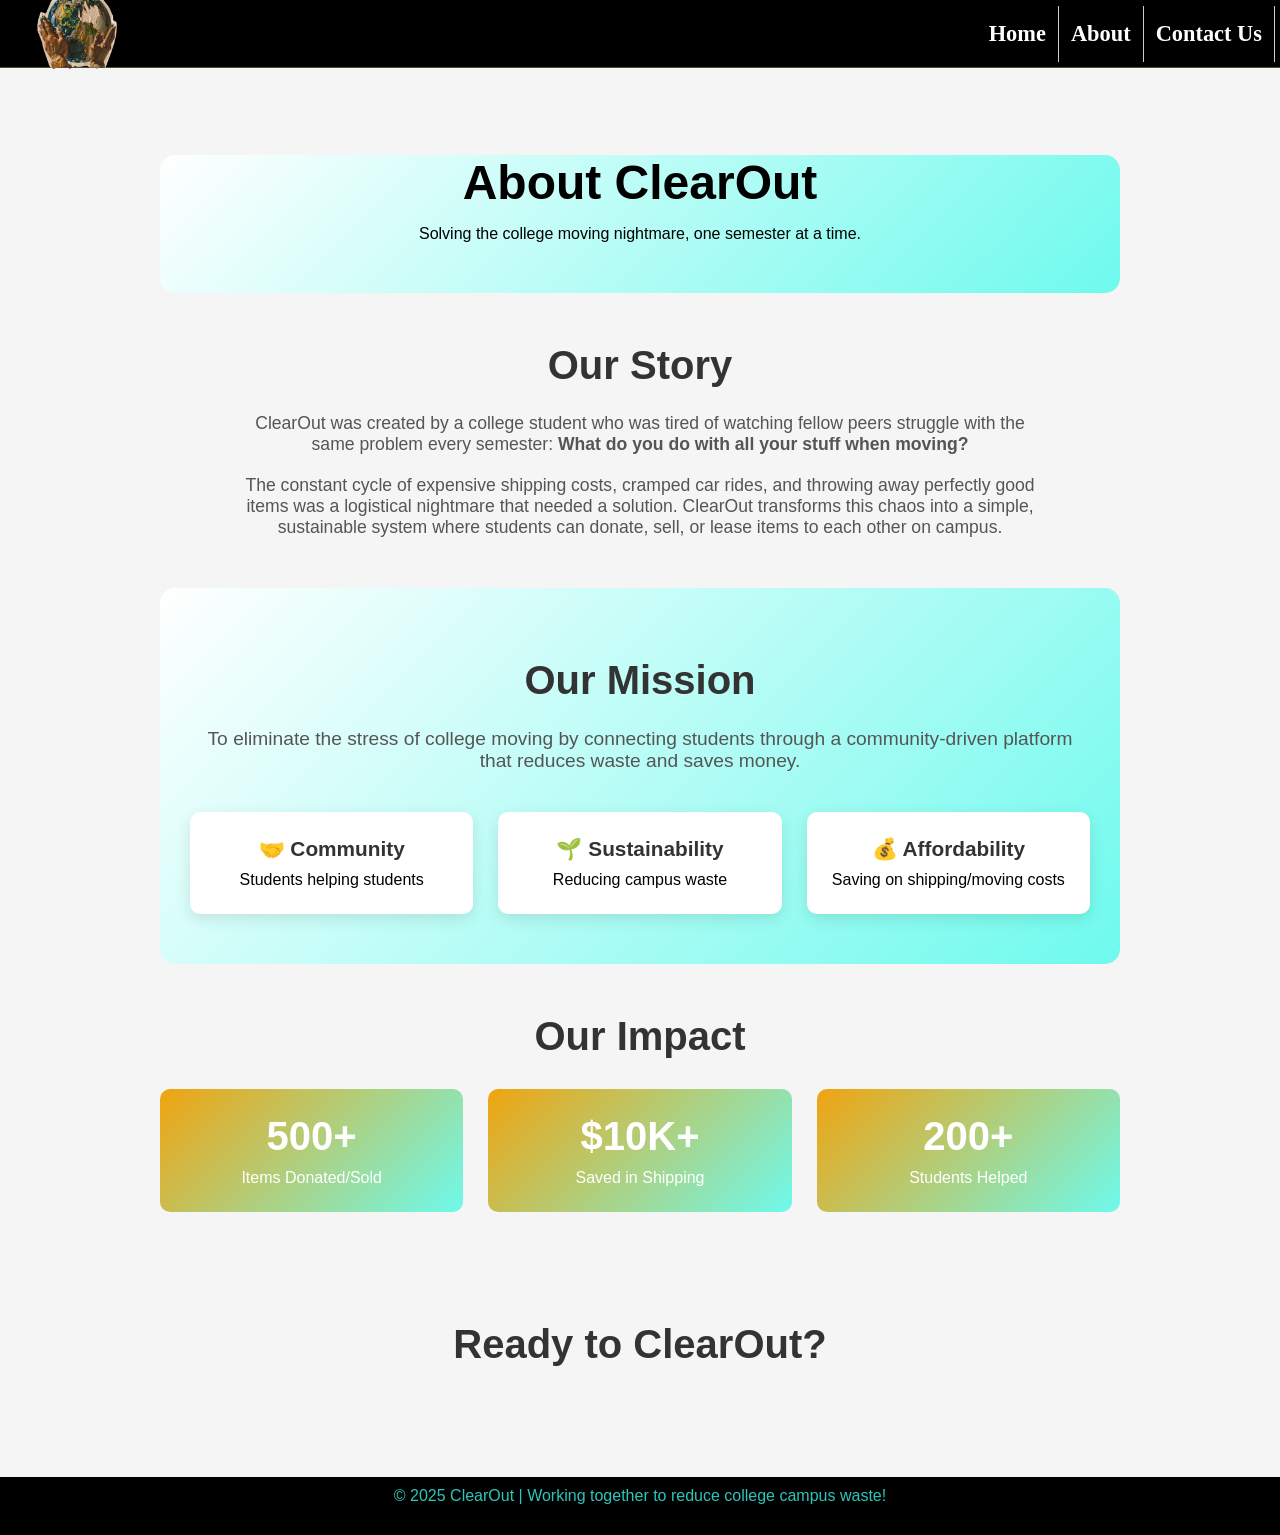
==== commit e231ac04: "Update ClearOut 1.37" ====
--- a/about.html
+++ b/about.html
@@ -8,7 +8,7 @@
                 <li><a href="mainclear.html">Home</a></li>
                 <li><a href="about.html">About</a></li>
                 <li><a href="contact.html">Contact Us</a></li>
-                <li><a href="donate.html">Donate</a></li>
+                
              </ul>
             <main>
              <div class="about-container">
--- a/clearout.css
+++ b/clearout.css
@@ -66,13 +66,14 @@
     
     }
 div.servheader {
-    background-image: url('assets/collegestudents.png') !important;
+    background-image: url("assets/ClearOut Promo .png") !important;
     width: 100%;
     height: 500px;
     margin-top: -65px;
     margin-bottom: -40px;
     background-size: cover;
-    background-repeat: no-repeat; 
+    background-repeat: no-repeat;
+    background-position: center center;
 }
 img{
         position: absolute;
@@ -142,7 +143,7 @@
     min-width: 250px;
     width: 300px;
     height: 300px; /* Makes it square */
-    background-color: #f4f4f4;
+    background: linear-gradient(135deg, white 0%,#6EFAED 100%);
     border: 2px solid #ddd;
     border-radius: 8px;
     padding: 20px;
@@ -251,16 +252,67 @@
     text-align: center;
 }
 
+/* QR Code Section Styling */
+
+.qr-code-container {
+    display: inline-block;
+    padding: 15px;
+    background: white;
+    border-radius: 10px;
+    box-shadow: 0 4px 12px rgba(0,0,0,0.1);
+
+}
+
+.qr-code-image {
+    width: auto; /* Allow natural width */
+    height: auto; /* Maintain aspect ratio */
+    max-width: 100px; /* Maximum width */
+    border-radius: 8px;
+    margin-left: -50px;
+    margin-top: -15px;
+}
+
+/* Responsive QR Code */
+@media (max-width: 768px) {
+    .qr-code-image {
+        width: 200px;
+        height: 200px;
+    }
+    
+    .qr-code-section {
+        margin: 20px 0;
+        padding: 20px;
+    }
+}
+
+@media (max-width: 480px) {
+    .qr-code-image {
+        width: 180px;
+        height: 180px;
+    }
+}
+
 .app-mockup img {
     max-width: 300px;
     height: auto;
 }
 
 .social-cta {
-    text-align: center;
-    margin-top: 50px;
-    padding-top: 40px;
-    border-top: 1px solid rgba(255,255,255,0.3);
+    background: linear-gradient(135deg, white 0%,#6EFAED 100%);
+    color: black;
+    padding: 50px 40px;
+    border-radius: 15px;
+    text-align: center;
+}
+
+.social-btn {
+    background: #6EFAED; /* Change to a solid color */
+    color: black;
+    padding: 12px 20px;
+    text-decoration: none;
+    border-radius: 25px;
+    transition: all 0.3s ease;
+    backdrop-filter: blur(10px);
 }
 
 .social-cta h3 {
@@ -313,7 +365,7 @@
 
 .newsletter-form button {
     padding: 12px 30px;
-    background: #F0A410;
+    background: #2BC6BB;
     color: white;
     border: none;
     border-radius: 25px;
@@ -362,8 +414,8 @@
 .hero-section {
     text-align: center;
     padding: 50px 0;
-    background: linear-gradient(135deg, #333 0%, #6EFAED 100%);
-    color: white;
+    background: linear-gradient(135deg, white 0%, #6EFAED 100%);
+    color: black;
     border-radius: 15px;
     margin-bottom: 50px;
 }
@@ -395,7 +447,7 @@
 }
 
 .mission-section {
-    background: #f8f9fa;
+    background: linear-gradient(135deg, white 0%,#6EFAED 100%);
     padding: 50px 30px;
     border-radius: 15px;
     margin-bottom: 50px;
@@ -533,8 +585,8 @@
 .contact-hero {
     text-align: center;
     padding: 50px 0;
-    background: linear-gradient(135deg, #F0A410 0%, #6EFAED 100%);
-    color: white;
+    background: linear-gradient(135deg, white 0%, #6EFAED 100%);
+    color: black;
     border-radius: 15px;
     margin-bottom: 50px;
 }
@@ -647,8 +699,8 @@
 }
 
 .social-section {
-    background: #6EFAED;
-    color: white;
+   background: linear-gradient(135deg, white 0%,#6EFAED 100%);
+    color: black;
     padding: 50px 40px;
     border-radius: 15px;
     text-align: center;
@@ -695,53 +747,7 @@
     font-size: 1.2em;
 }
 
-/* ClearOut Donation Page */
-.donatehdr h1,p{
-  text-align: center; /* Centers all inline content inside */
-}
-
-
-
-
-section {
-    padding: 20px;
-    margin: 15px auto;
-    background-color: white;
-    border-radius: 8px;
-    max-width: 800px;
-    box-shadow: 0 2px 6px rgba(0,0,0,0.1);
-}
-
-.donate-section {
-    text-align: center;
-    background: linear-gradient(135deg, #F0A410 0%, #6EFAED 100%);
-}
-.info-section h2,p,h3{
-    text-align: center;
-    margin-bottom: 10px;
-}
-.info-section2 h2, p {
-    text-align: center;
-    margin-top: 10px;
-}
-.info-section2 {
-    background: linear-gradient(135deg, #F0A410 0%, #6EFAED 100%);
-}
-
-.donate-button {
-    background-color: #F0A410;
-    color: white;
-    border: none;
-    padding: 12px 20px;
-    font-size: 16px;
-    border-radius: 6px;
-    cursor: pointer;
-    margin-top: 10px;
-}
-
-.donate-button:hover {
-    background-color: #6EFAED;
-}
+
 
 ul {
     list-style-type: disc;
@@ -752,9 +758,9 @@
     width: 100%;
     text-align: center;
     padding: 10px;
-    background-color: #2BC6BB;
-    color: white;
+    background-color: black;
+    color: #2BC6BB;
     margin-top: 20px;
     position: relative;
     left: 0;
-}+}
